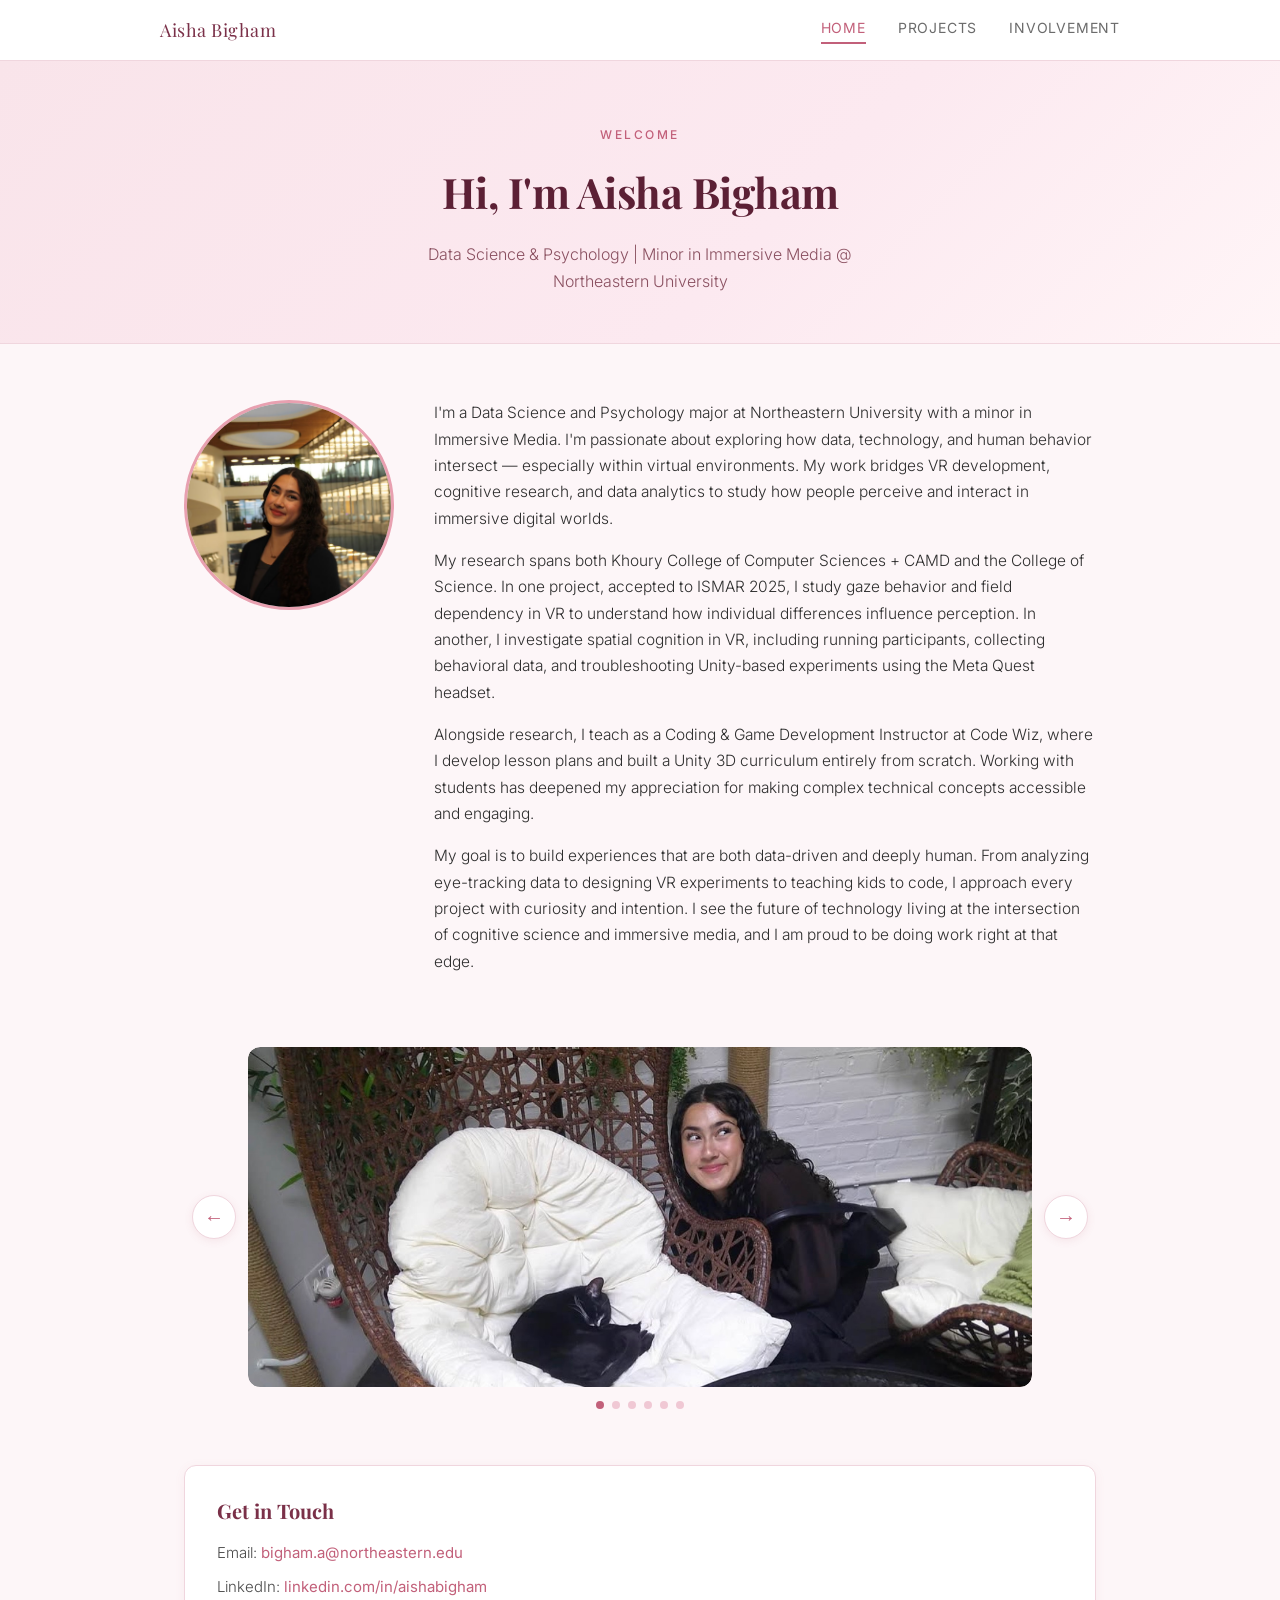
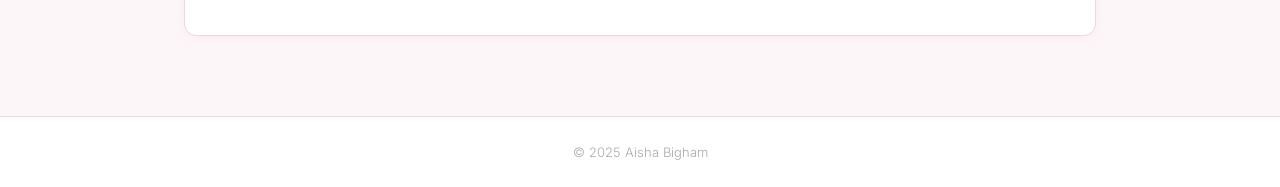
==== index.html @ b59ab0f0 "fix carousel images" ====
<!DOCTYPE html>
<html lang="en">
<head>
    <meta charset="UTF-8">
    <meta name="viewport" content="width=device-width, initial-scale=1.0">
    <title>Aisha Bigham</title>
    <link rel="stylesheet" href="style.css">
    <link href="https://fonts.googleapis.com/css2?family=Playfair+Display:ital,wght@0,600;1,400&family=Inter:wght@300;400;500&display=swap" rel="stylesheet">
</head>
<body>

    <nav>
        <div class="nav-inner">
            <a class="nav-brand" href="index.html">Aisha Bigham</a>
            <div class="nav-links">
                <a href="index.html" class="active">Home</a>
                <a href="projects.html">Projects</a>
                <a href="involvement.html">Involvement</a>
            </div>
        </div>
    </nav>

    <header>
        <p class="eyebrow">Welcome</p>
        <h1>Hi, I'm Aisha Bigham</h1>
        <p class="subtitle">Data Science & Psychology | Minor in Immersive Media @ Northeastern University</p>
    </header>

    <main>
        <section class="about">
            <img src="Zahir_Aisha.jpg" alt="Aisha Bigham" class="profile-img">
            <div class="about-text">
                <p>
                    I'm a Data Science and Psychology major at Northeastern University with a minor in Immersive Media. 
                    I'm passionate about exploring how data, technology, and human behavior intersect — especially within 
                    virtual environments. My work bridges VR development, cognitive research, and data analytics to study 
                    how people perceive and interact in immersive digital worlds.
                </p>
                <p>
                    My research spans both Khoury College of Computer Sciences + CAMD and the College of Science. 
                    In one project, accepted to ISMAR 2025, I study gaze behavior and field dependency in VR to 
                    understand how individual differences influence perception. In another, I investigate spatial 
                    cognition in VR, including running participants, collecting behavioral data, and troubleshooting 
                    Unity-based experiments using the Meta Quest headset.
                </p>
                <p>
                    Alongside research, I teach as a Coding & Game Development Instructor at Code Wiz, where I 
                    develop lesson plans and built a Unity 3D curriculum entirely from scratch. Working with students 
                    has deepened my appreciation for making complex technical concepts accessible and engaging.
                </p>
                <p>
                    My goal is to build experiences that are both data-driven and deeply human. From analyzing 
                    eye-tracking data to designing VR experiments to teaching kids to code, I approach every 
                    project with curiosity and intention. I see the future of technology living at the intersection 
                    of cognitive science and immersive media, and I am proud to be doing work right at that edge.
                </p>
            </div>
        </section>

        <section class="carousel-section">
            <div class="carousel">
                <button class="carousel-btn prev" onclick="moveSlide(-1)">&#8592;</button>
                <div class="carousel-track-wrapper">
                    <div class="carousel-track" id="carouselTrack">
                        <div class="carousel-slide"><img src="cat.jpg" alt="Photo"></div>
                        <div class="carousel-slide"><img src="VRprototype.jpg" alt="Photo"></div>
                        <div class="carousel-slide"><img src="AishaVR.jpeg" alt="Photo"></div>
                        <div class="carousel-slide"><img src="friends.JPG" alt="Photo"></div>
                        <div class="carousel-slide"><img src="friendsboba.JPG" alt="Photo"></div>
                        <div class="carousel-slide"><img src="MITrealityhack.jpeg" alt="Photo"></div>
                    </div>
                </div>
                <button class="carousel-btn next" onclick="moveSlide(1)">&#8594;</button>
            </div>
            <div class="carousel-dots" id="carouselDots"></div>
        </section>

        <script>
            let current = 0;
            const slides = document.querySelectorAll('.carousel-slide');
            const dotsContainer = document.getElementById('carouselDots');

            slides.forEach((_, i) => {
                const dot = document.createElement('span');
                dot.classList.add('dot');
                if (i === 0) dot.classList.add('active');
                dot.onclick = () => goToSlide(i);
                dotsContainer.appendChild(dot);
            });

            function goToSlide(n) {
                slides[current].classList.remove('active');
                dotsContainer.children[current].classList.remove('active');
                current = (n + slides.length) % slides.length;
                slides[current].classList.add('active');
                dotsContainer.children[current].classList.add('active');
            }

            function moveSlide(dir) { goToSlide(current + dir); }
            slides[0].classList.add('active');
        </script>

        <section class="contact">
            <h3>Get in Touch</h3>
            <p>Email: <a href="mailto:bigham.a@northeastern.edu">bigham.a@northeastern.edu</a></p>
            <p>LinkedIn: <a href="https://linkedin.com/in/aishabigham" target="_blank">linkedin.com/in/aishabigham</a></p>
        </section>
    </main>

    <footer>
        <p>&copy; 2025 Aisha Bigham</p>
    </footer>

</body>
</html>
---- style.css ----
/* ---- Reset & Base ---- */
*, *::before, *::after { box-sizing: border-box; margin: 0; padding: 0; }

body {
    font-family: 'Inter', sans-serif;
    font-weight: 300;
    background-color: #fdf6f8;
    color: #2e2e2e;
    line-height: 1.7;
}

/* ---- Navigation ---- */
nav {
    background-color: #fff;
    border-bottom: 1px solid #f0d6de;
    padding: 0 40px;
    position: sticky;
    top: 0;
    z-index: 100;
}

.nav-inner {
    max-width: 960px;
    margin: 0 auto;
    display: flex;
    justify-content: space-between;
    align-items: center;
    height: 60px;
}

.nav-brand {
    font-family: 'Playfair Display', serif;
    font-size: 18px;
    color: #7a3048;
    text-decoration: none;
    letter-spacing: 0.5px;
}

.nav-links {
    display: flex;
    gap: 32px;
}

.nav-links a {
    color: #6b6b6b;
    text-decoration: none;
    font-size: 14px;
    font-weight: 400;
    letter-spacing: 0.8px;
    text-transform: uppercase;
    padding-bottom: 2px;
    border-bottom: 2px solid transparent;
    transition: color 0.2s, border-color 0.2s;
}

.nav-links a:hover,
.nav-links a.active {
    color: #c2607a;
    border-bottom-color: #c2607a;
}

/* ---- Page Header ---- */
header {
    background: linear-gradient(135deg, #f9e4ea 0%, #fce9f0 60%, #fff5f7 100%);
    text-align: center;
    padding: 64px 20px 48px;
    border-bottom: 1px solid #f0d6de;
}

.page-header {
    padding: 56px 20px 44px;
}

.eyebrow {
    font-size: 12px;
    font-weight: 500;
    letter-spacing: 2.5px;
    text-transform: uppercase;
    color: #c2607a;
    margin-bottom: 12px;
}

header h1 {
    font-family: 'Playfair Display', serif;
    font-size: 42px;
    color: #5c2035;
    margin-bottom: 12px;
    letter-spacing: -0.5px;
}

.subtitle {
    font-size: 16px;
    color: #8a5060;
    max-width: 520px;
    margin: 0 auto;
}

/* ---- Main ---- */
main {
    max-width: 960px;
    margin: 56px auto;
    padding: 0 24px;
}

/* ---- About (index.html) ---- */
.about {
    display: flex;
    gap: 40px;
    align-items: flex-start;
    margin-bottom: 56px;
}

.profile-img {
    width: 210px;
    height: 210px;
    object-fit: cover;
    border-radius: 50%;
    border: 3px solid #e8a0b0;
    flex-shrink: 0;
}

.about-text p {
    margin-bottom: 16px;
    font-size: 15.5px;
}

/* ---- Projects Grid ---- */
.projects-grid {
    display: flex;
    flex-direction: column;
    gap: 32px;
    margin-bottom: 56px;
}

/* ---- Project Card ---- */
.project-card {
    background: #fff;
    border-radius: 12px;
    overflow: hidden;
    box-shadow: 0 2px 12px rgba(180, 80, 100, 0.07);
    border: 1px solid #f0d6de;
    display: flex;
    flex-direction: row;
    transition: box-shadow 0.2s;
}

.project-card:hover {
    box-shadow: 0 6px 24px rgba(180, 80, 100, 0.13);
}

.project-card.featured {
    border-left: 4px solid #c2607a;
}

.card-image {
    position: relative;
    flex-shrink: 0;
    width: 240px;
}

.card-image img {
    width: 100%;
    height: 100%;
    object-fit: cover;
    display: block;
}

.badge {
    position: absolute;
    top: 12px;
    left: 12px;
    background: #c2607a;
    color: white;
    font-size: 11px;
    font-weight: 500;
    letter-spacing: 1px;
    text-transform: uppercase;
    padding: 4px 10px;
    border-radius: 20px;
}

.card-body {
    padding: 28px 32px;
    display: flex;
    flex-direction: column;
    justify-content: center;
}

.card-tag {
    font-size: 11.5px;
    font-weight: 500;
    letter-spacing: 1.5px;
    text-transform: uppercase;
    color: #c2607a;
    margin-bottom: 8px;
}

.card-body h2 {
    font-family: 'Playfair Display', serif;
    font-size: 22px;
    color: #5c2035;
    margin-bottom: 12px;
    border: none;
    padding: 0;
}

.card-body p {
    font-size: 14.5px;
    color: #4a4a4a;
    margin-bottom: 18px;
}

/* ---- Tech Tags ---- */
.tech-tags {
    list-style: none;
    padding: 0;
    display: flex;
    flex-wrap: wrap;
    gap: 8px;
}

.tech-tags li {
    font-size: 12px;
    font-weight: 400;
    color: #7a3048;
    background: #fce9f0;
    border: 1px solid #f0c8d4;
    padding: 4px 12px;
    border-radius: 20px;
    line-height: 1.4;
}

/* ---- Section Headings ---- */
h2 {
    font-family: 'Playfair Display', serif;
    color: #5c2035;
    font-size: 28px;
    margin-bottom: 20px;
    border-bottom: 1.5px solid #f0d6de;
    padding-bottom: 8px;
}

h3 {
    font-family: 'Playfair Display', serif;
    font-size: 20px;
    color: #7a3048;
    margin-bottom: 12px;
}

ul {
    line-height: 2;
    padding-left: 20px;
}

/* ---- Contact ---- */
.contact {
    margin-top: 48px;
    padding: 28px 32px;
    background: #fff;
    border-radius: 12px;
    border: 1px solid #f0d6de;
    box-shadow: 0 2px 12px rgba(180, 80, 100, 0.06);
}

.contact p {
    font-size: 15px;
    margin-bottom: 8px;
    color: #4a4a4a;
}

.contact a {
    color: #c2607a;
    text-decoration: none;
    font-weight: 400;
}

.contact a:hover {
    text-decoration: underline;
}

/* ---- Footer ---- */
footer {
    text-align: center;
    padding: 24px;
    background: #fff;
    border-top: 1px solid #f0d6de;
    color: #aaa;
    font-size: 13px;
    margin-top: 80px;
}

/* ---- Carousel ---- */
.carousel-section {
    margin-bottom: 56px;
    padding: 0 8px;
}

.carousel {
    display: flex;
    align-items: center;
    gap: 12px;
    width: 100%;
}

.carousel-track-wrapper {
    flex: 1;
    overflow: hidden;
    border-radius: 12px;
    height: 340px;
}

.carousel-track {
    height: 100%;
    width: 100%;
}

.carousel-slide {
    display: none;
    width: 100%;
    height: 100%;
}

.carousel-slide.active {
    display: block;
    height: 340px;
}

.carousel-slide img {
    width: 100%;
    height: 100%;
    object-fit: cover;
    border-radius: 12px;
    display: block;
}

.carousel-btn {
    background: #fff;
    border: 1px solid #f0d6de;
    color: #c2607a;
    font-size: 20px;
    width: 44px;
    height: 44px;
    border-radius: 50%;
    cursor: pointer;
    flex-shrink: 0;
    box-shadow: 0 2px 8px rgba(180,80,100,0.1);
    transition: background 0.2s;
}

.carousel-btn:hover { background: #fce9f0; }

.carousel-dots {
    display: flex;
    justify-content: center;
    gap: 8px;
    margin-top: 14px;
}

.dot {
    width: 8px;
    height: 8px;
    border-radius: 50%;
    background: #f0c8d4;
    cursor: pointer;
    transition: background 0.2s;
}

.dot.active {
    background: #c2607a;
}

/* ---- Bio Block ---- */
.bio-block {
    background: #fff;
    border-radius: 12px;
    border: 1px solid #f0d6de;
    padding: 28px 32px;
    margin-bottom: 48px;
    font-size: 15.5px;
    color: #4a4a4a;
    box-shadow: 0 2px 12px rgba(180, 80, 100, 0.06);
}

/* ---- Role Grid ---- */
.role-grid {
    display: flex;
    flex-direction: column;
    gap: 24px;
    margin-bottom: 56px;
}

.role-card {
    background: #fff;
    border-radius: 12px;
    border: 1px solid #f0d6de;
    padding: 28px 32px;
    display: flex;
    gap: 24px;
    align-items: flex-start;
    box-shadow: 0 2px 12px rgba(180, 80, 100, 0.06);
    transition: box-shadow 0.2s;
}

.role-card:hover {
    box-shadow: 0 6px 24px rgba(180, 80, 100, 0.13);
}

.role-icon {
    font-size: 28px;
    flex-shrink: 0;
    margin-top: 4px;
}

.role-body h3 {
    font-family: 'Playfair Display', serif;
    font-size: 20px;
    color: #5c2035;
    margin-bottom: 10px;
    margin-top: 4px;
}

.role-body p {
    font-size: 14.5px;
    color: #4a4a4a;
    margin-bottom: 16px;
}

/* ---- Values Block ---- */
.values-block {
    margin-bottom: 56px;
}

.values-grid {
    display: grid;
    grid-template-columns: repeat(3, 1fr);
    gap: 20px;
    margin-top: 24px;
}

.value-item {
    background: #fff;
    border-radius: 12px;
    border: 1px solid #f0d6de;
    padding: 24px 20px;
    text-align: center;
    box-shadow: 0 2px 12px rgba(180, 80, 100, 0.06);
}

.value-icon {
    font-size: 28px;
    display: block;
    margin-bottom: 10px;
}

.value-item h4 {
    font-family: 'Playfair Display', serif;
    color: #5c2035;
    font-size: 16px;
    margin-bottom: 8px;
}

.value-item p {
    font-size: 13.5px;
    color: #6a6a6a;
    line-height: 1.6;
}

/* ---- Responsive ---- */
@media (max-width: 700px) {
    .project-card { flex-direction: column; }
    .card-image { width: 100%; height: 200px; }
    .about { flex-direction: column; align-items: center; }
    header h1 { font-size: 32px; }
    .nav-brand { font-size: 16px; }
}
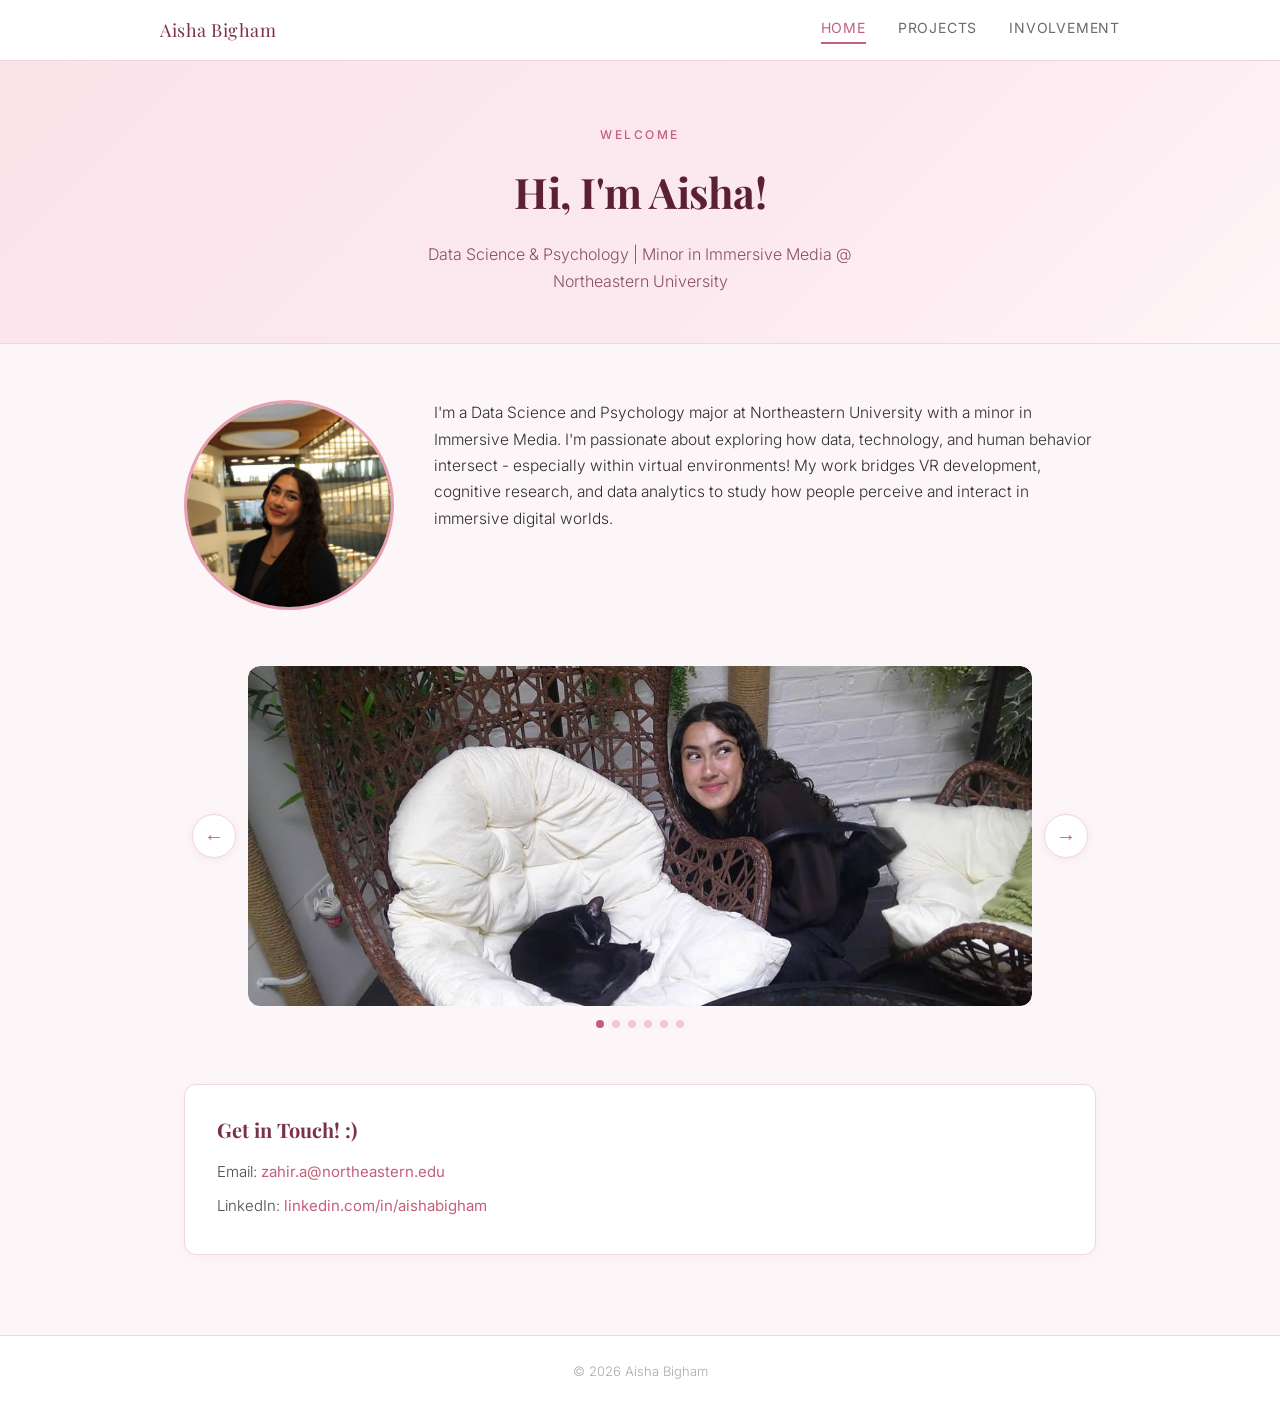
==== commit 6c6e92ef: "fix contact" ====
--- a/index.html
+++ b/index.html
@@ -22,7 +22,7 @@
 
     <header>
         <p class="eyebrow">Welcome</p>
-        <h1>Hi, I'm Aisha Bigham</h1>
+        <h1>Hi, I'm Aisha! </h1>
         <p class="subtitle">Data Science & Psychology | Minor in Immersive Media @ Northeastern University</p>
     </header>
 
@@ -32,28 +32,11 @@
             <div class="about-text">
                 <p>
                     I'm a Data Science and Psychology major at Northeastern University with a minor in Immersive Media. 
-                    I'm passionate about exploring how data, technology, and human behavior intersect — especially within 
-                    virtual environments. My work bridges VR development, cognitive research, and data analytics to study 
+                    I'm passionate about exploring how data, technology, and human behavior intersect - especially within 
+                    virtual environments! My work bridges VR development, cognitive research, and data analytics to study 
                     how people perceive and interact in immersive digital worlds.
                 </p>
-                <p>
-                    My research spans both Khoury College of Computer Sciences + CAMD and the College of Science. 
-                    In one project, accepted to ISMAR 2025, I study gaze behavior and field dependency in VR to 
-                    understand how individual differences influence perception. In another, I investigate spatial 
-                    cognition in VR, including running participants, collecting behavioral data, and troubleshooting 
-                    Unity-based experiments using the Meta Quest headset.
-                </p>
-                <p>
-                    Alongside research, I teach as a Coding & Game Development Instructor at Code Wiz, where I 
-                    develop lesson plans and built a Unity 3D curriculum entirely from scratch. Working with students 
-                    has deepened my appreciation for making complex technical concepts accessible and engaging.
-                </p>
-                <p>
-                    My goal is to build experiences that are both data-driven and deeply human. From analyzing 
-                    eye-tracking data to designing VR experiments to teaching kids to code, I approach every 
-                    project with curiosity and intention. I see the future of technology living at the intersection 
-                    of cognitive science and immersive media, and I am proud to be doing work right at that edge.
-                </p>
+             
             </div>
         </section>
 
@@ -64,8 +47,8 @@
                     <div class="carousel-track" id="carouselTrack">
                         <div class="carousel-slide"><img src="cat.jpg" alt="Photo"></div>
                         <div class="carousel-slide"><img src="VRprototype.jpg" alt="Photo"></div>
-                        <div class="carousel-slide"><img src="AishaVR.jpeg" alt="Photo"></div>
                         <div class="carousel-slide"><img src="friends.JPG" alt="Photo"></div>
+                        <div class="carousel-slide"><img src="VRcar.jpeg" alt="Photo"></div>
                         <div class="carousel-slide"><img src="friendsboba.JPG" alt="Photo"></div>
                         <div class="carousel-slide"><img src="MITrealityhack.jpeg" alt="Photo"></div>
                     </div>
@@ -101,14 +84,14 @@
         </script>
 
         <section class="contact">
-            <h3>Get in Touch</h3>
-            <p>Email: <a href="mailto:bigham.a@northeastern.edu">bigham.a@northeastern.edu</a></p>
+            <h3>Get in Touch! :)</h3>
+            <p>Email: <a href="mailto:zahir.a@northeastern.edu">zahir.a@northeastern.edu</a></p>
             <p>LinkedIn: <a href="https://linkedin.com/in/aishabigham" target="_blank">linkedin.com/in/aishabigham</a></p>
         </section>
     </main>
 
     <footer>
-        <p>&copy; 2025 Aisha Bigham</p>
+        <p>&copy; 2026 Aisha Bigham</p>
     </footer>
 
 </body>
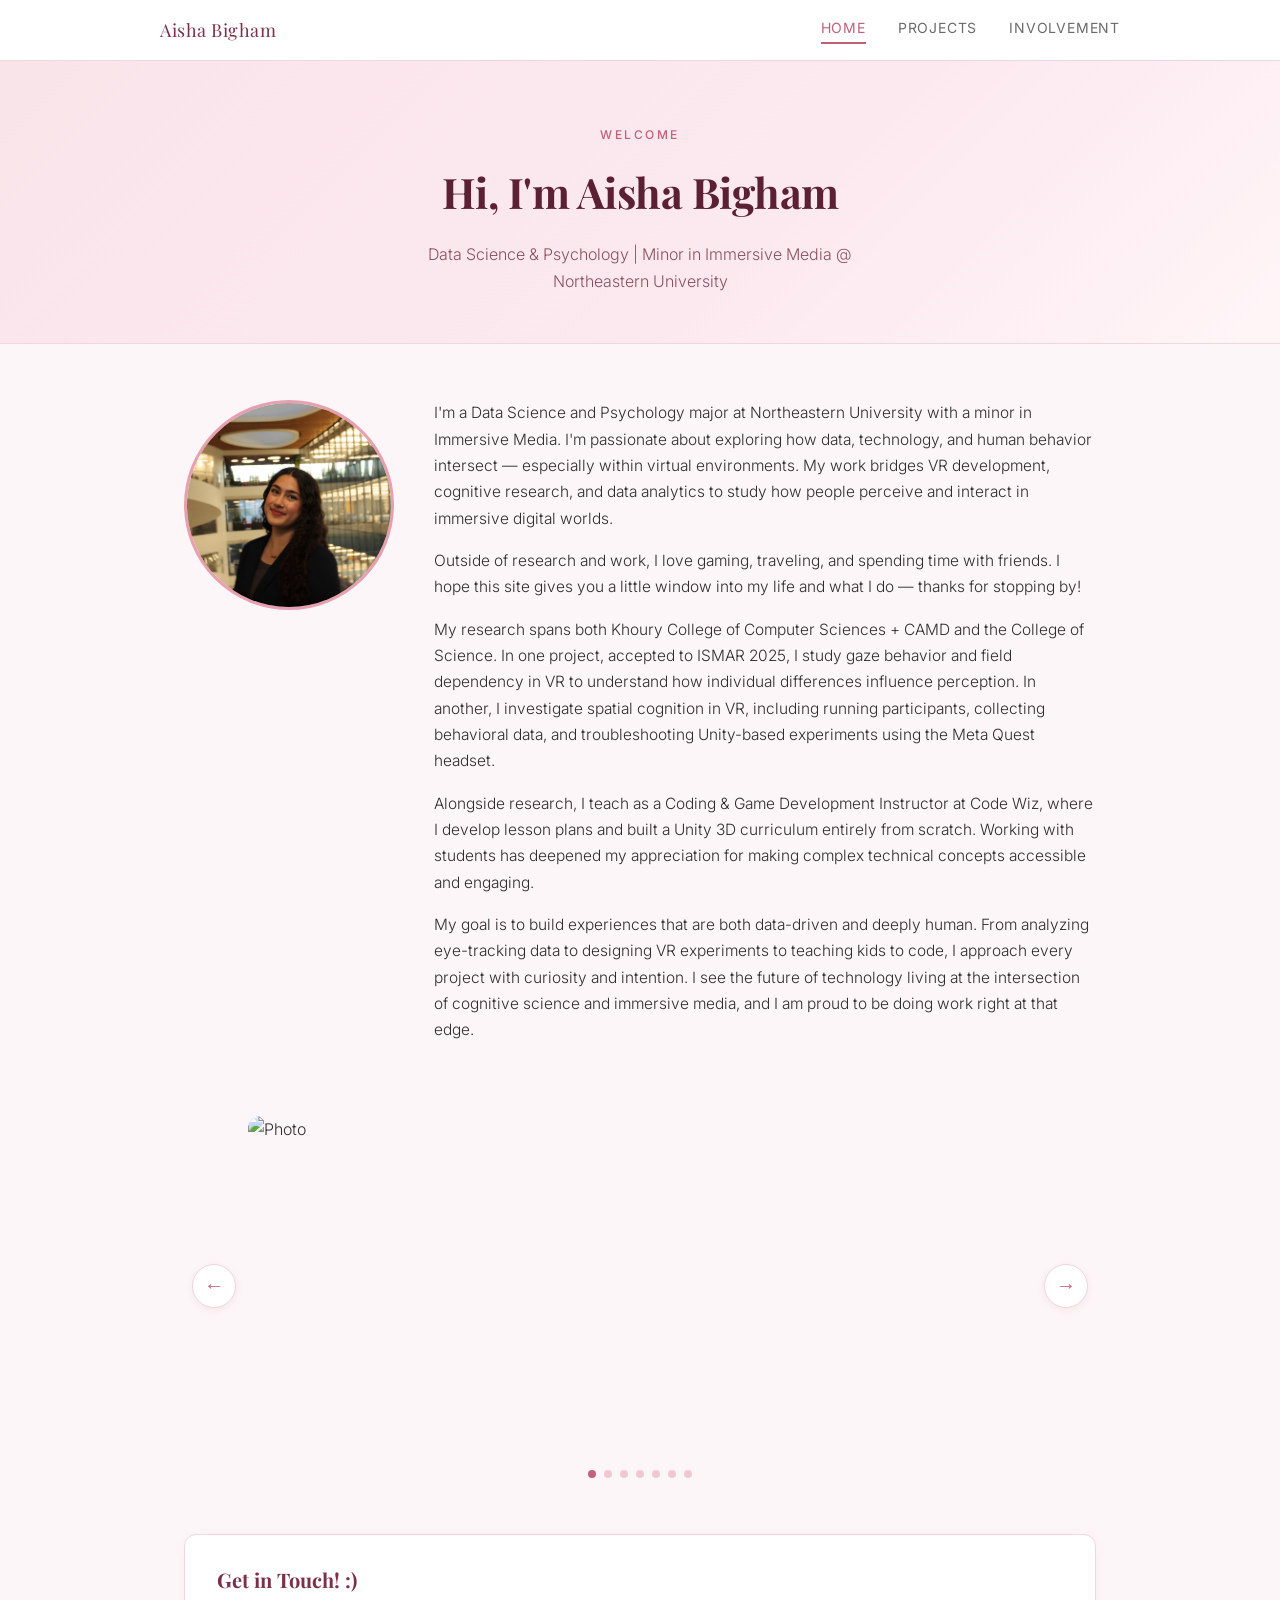
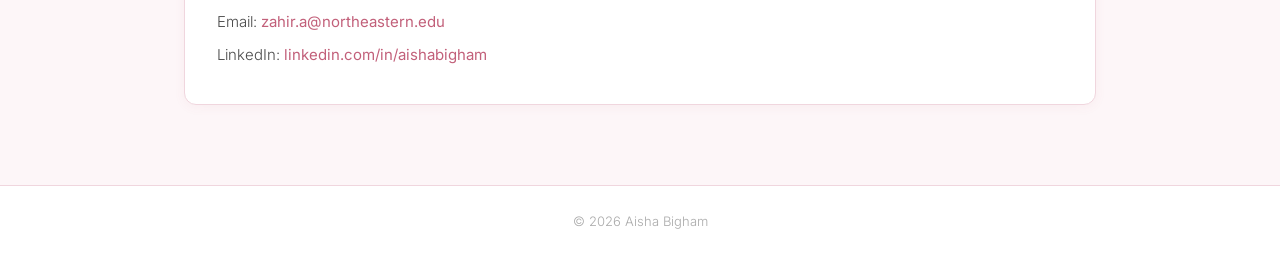
==== commit 23ab6994: "add info to front page" ====
--- a/index.html
+++ b/index.html
@@ -22,7 +22,7 @@
 
     <header>
         <p class="eyebrow">Welcome</p>
-        <h1>Hi, I'm Aisha! </h1>
+        <h1>Hi, I'm Aisha Bigham</h1>
         <p class="subtitle">Data Science & Psychology | Minor in Immersive Media @ Northeastern University</p>
     </header>
 
@@ -32,11 +32,32 @@
             <div class="about-text">
                 <p>
                     I'm a Data Science and Psychology major at Northeastern University with a minor in Immersive Media. 
-                    I'm passionate about exploring how data, technology, and human behavior intersect - especially within 
-                    virtual environments! My work bridges VR development, cognitive research, and data analytics to study 
+                    I'm passionate about exploring how data, technology, and human behavior intersect — especially within 
+                    virtual environments. My work bridges VR development, cognitive research, and data analytics to study 
                     how people perceive and interact in immersive digital worlds.
                 </p>
-             
+                <p>
+                    Outside of research and work, I love gaming, traveling, and spending time with friends. 
+                    I hope this site gives you a little window into my life and what I do — thanks for stopping by!
+                </p>
+                <p>
+                    My research spans both Khoury College of Computer Sciences + CAMD and the College of Science. 
+                    In one project, accepted to ISMAR 2025, I study gaze behavior and field dependency in VR to 
+                    understand how individual differences influence perception. In another, I investigate spatial 
+                    cognition in VR, including running participants, collecting behavioral data, and troubleshooting 
+                    Unity-based experiments using the Meta Quest headset.
+                </p>
+                <p>
+                    Alongside research, I teach as a Coding & Game Development Instructor at Code Wiz, where I 
+                    develop lesson plans and built a Unity 3D curriculum entirely from scratch. Working with students 
+                    has deepened my appreciation for making complex technical concepts accessible and engaging.
+                </p>
+                <p>
+                    My goal is to build experiences that are both data-driven and deeply human. From analyzing 
+                    eye-tracking data to designing VR experiments to teaching kids to code, I approach every 
+                    project with curiosity and intention. I see the future of technology living at the intersection 
+                    of cognitive science and immersive media, and I am proud to be doing work right at that edge.
+                </p>
             </div>
         </section>
 
@@ -45,8 +66,9 @@
                 <button class="carousel-btn prev" onclick="moveSlide(-1)">&#8592;</button>
                 <div class="carousel-track-wrapper">
                     <div class="carousel-track" id="carouselTrack">
-                        <div class="carousel-slide"><img src="cat.jpg" alt="Photo"></div>
-                        <div class="carousel-slide"><img src="VRprototype.jpg" alt="Photo"></div>
+                        <div class="carousel-slide"><img src="cat.png" alt="Photo"></div>
+                        <div class="carousel-slide"><img src="VRprototype.jpeg" alt="Photo"></div>
+                        <div class="carousel-slide"><img src="AishaVR.jpeg" alt="Photo"></div>
                         <div class="carousel-slide"><img src="friends.JPG" alt="Photo"></div>
                         <div class="carousel-slide"><img src="VRcar.jpeg" alt="Photo"></div>
                         <div class="carousel-slide"><img src="friendsboba.JPG" alt="Photo"></div>
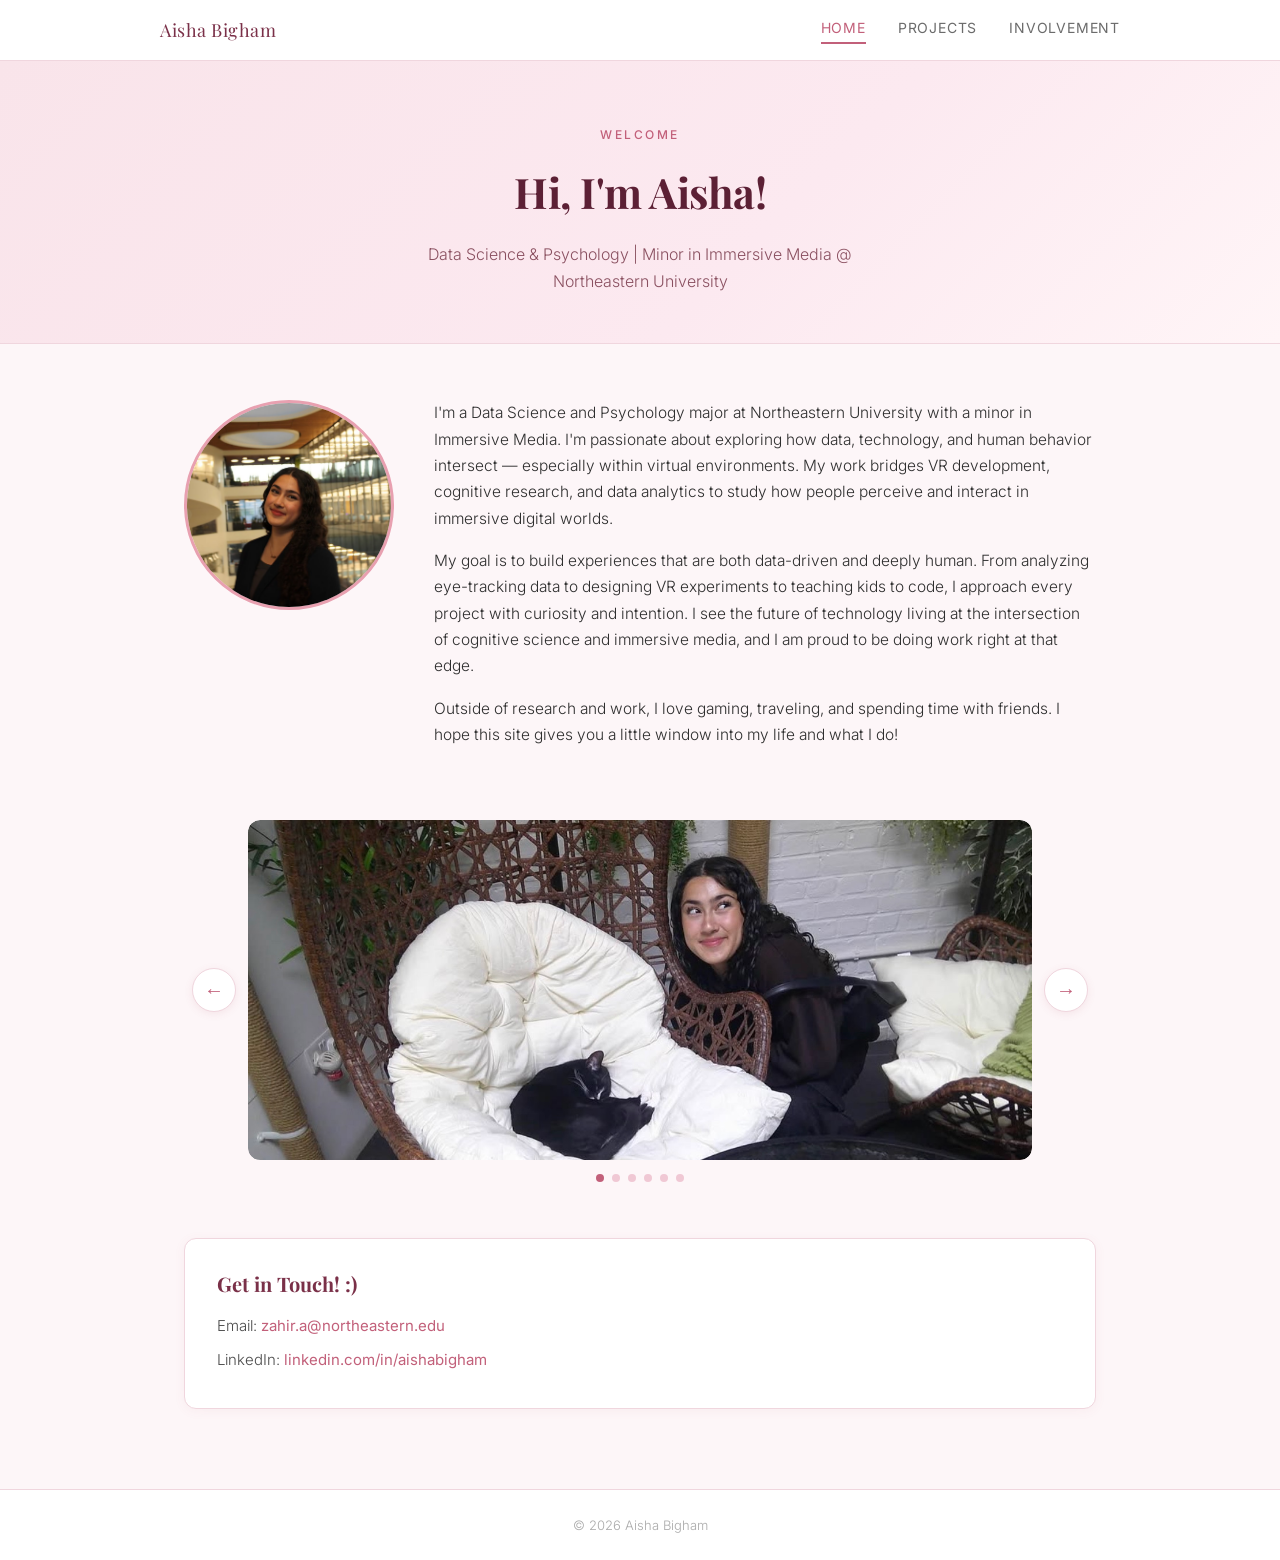
==== commit 29ff617a: "fix homepage" ====
--- a/index.html
+++ b/index.html
@@ -22,7 +22,7 @@
 
     <header>
         <p class="eyebrow">Welcome</p>
-        <h1>Hi, I'm Aisha Bigham</h1>
+        <h1>Hi, I'm Aisha!</h1>
         <p class="subtitle">Data Science & Psychology | Minor in Immersive Media @ Northeastern University</p>
     </header>
 
@@ -36,27 +36,16 @@
                     virtual environments. My work bridges VR development, cognitive research, and data analytics to study 
                     how people perceive and interact in immersive digital worlds.
                 </p>
-                <p>
-                    Outside of research and work, I love gaming, traveling, and spending time with friends. 
-                    I hope this site gives you a little window into my life and what I do — thanks for stopping by!
-                </p>
-                <p>
-                    My research spans both Khoury College of Computer Sciences + CAMD and the College of Science. 
-                    In one project, accepted to ISMAR 2025, I study gaze behavior and field dependency in VR to 
-                    understand how individual differences influence perception. In another, I investigate spatial 
-                    cognition in VR, including running participants, collecting behavioral data, and troubleshooting 
-                    Unity-based experiments using the Meta Quest headset.
-                </p>
-                <p>
-                    Alongside research, I teach as a Coding & Game Development Instructor at Code Wiz, where I 
-                    develop lesson plans and built a Unity 3D curriculum entirely from scratch. Working with students 
-                    has deepened my appreciation for making complex technical concepts accessible and engaging.
-                </p>
+               
                 <p>
                     My goal is to build experiences that are both data-driven and deeply human. From analyzing 
                     eye-tracking data to designing VR experiments to teaching kids to code, I approach every 
                     project with curiosity and intention. I see the future of technology living at the intersection 
                     of cognitive science and immersive media, and I am proud to be doing work right at that edge.
+                </p>
+                <p>
+                    Outside of research and work, I love gaming, traveling, and spending time with friends. 
+                    I hope this site gives you a little window into my life and what I do!
                 </p>
             </div>
         </section>
@@ -66,9 +55,8 @@
                 <button class="carousel-btn prev" onclick="moveSlide(-1)">&#8592;</button>
                 <div class="carousel-track-wrapper">
                     <div class="carousel-track" id="carouselTrack">
-                        <div class="carousel-slide"><img src="cat.png" alt="Photo"></div>
-                        <div class="carousel-slide"><img src="VRprototype.jpeg" alt="Photo"></div>
-                        <div class="carousel-slide"><img src="AishaVR.jpeg" alt="Photo"></div>
+                        <div class="carousel-slide"><img src="cat.jpg" alt="Photo"></div>
+                        <div class="carousel-slide"><img src="VRprototype.jpg" alt="Photo"></div>
                         <div class="carousel-slide"><img src="friends.JPG" alt="Photo"></div>
                         <div class="carousel-slide"><img src="VRcar.jpeg" alt="Photo"></div>
                         <div class="carousel-slide"><img src="friendsboba.JPG" alt="Photo"></div>
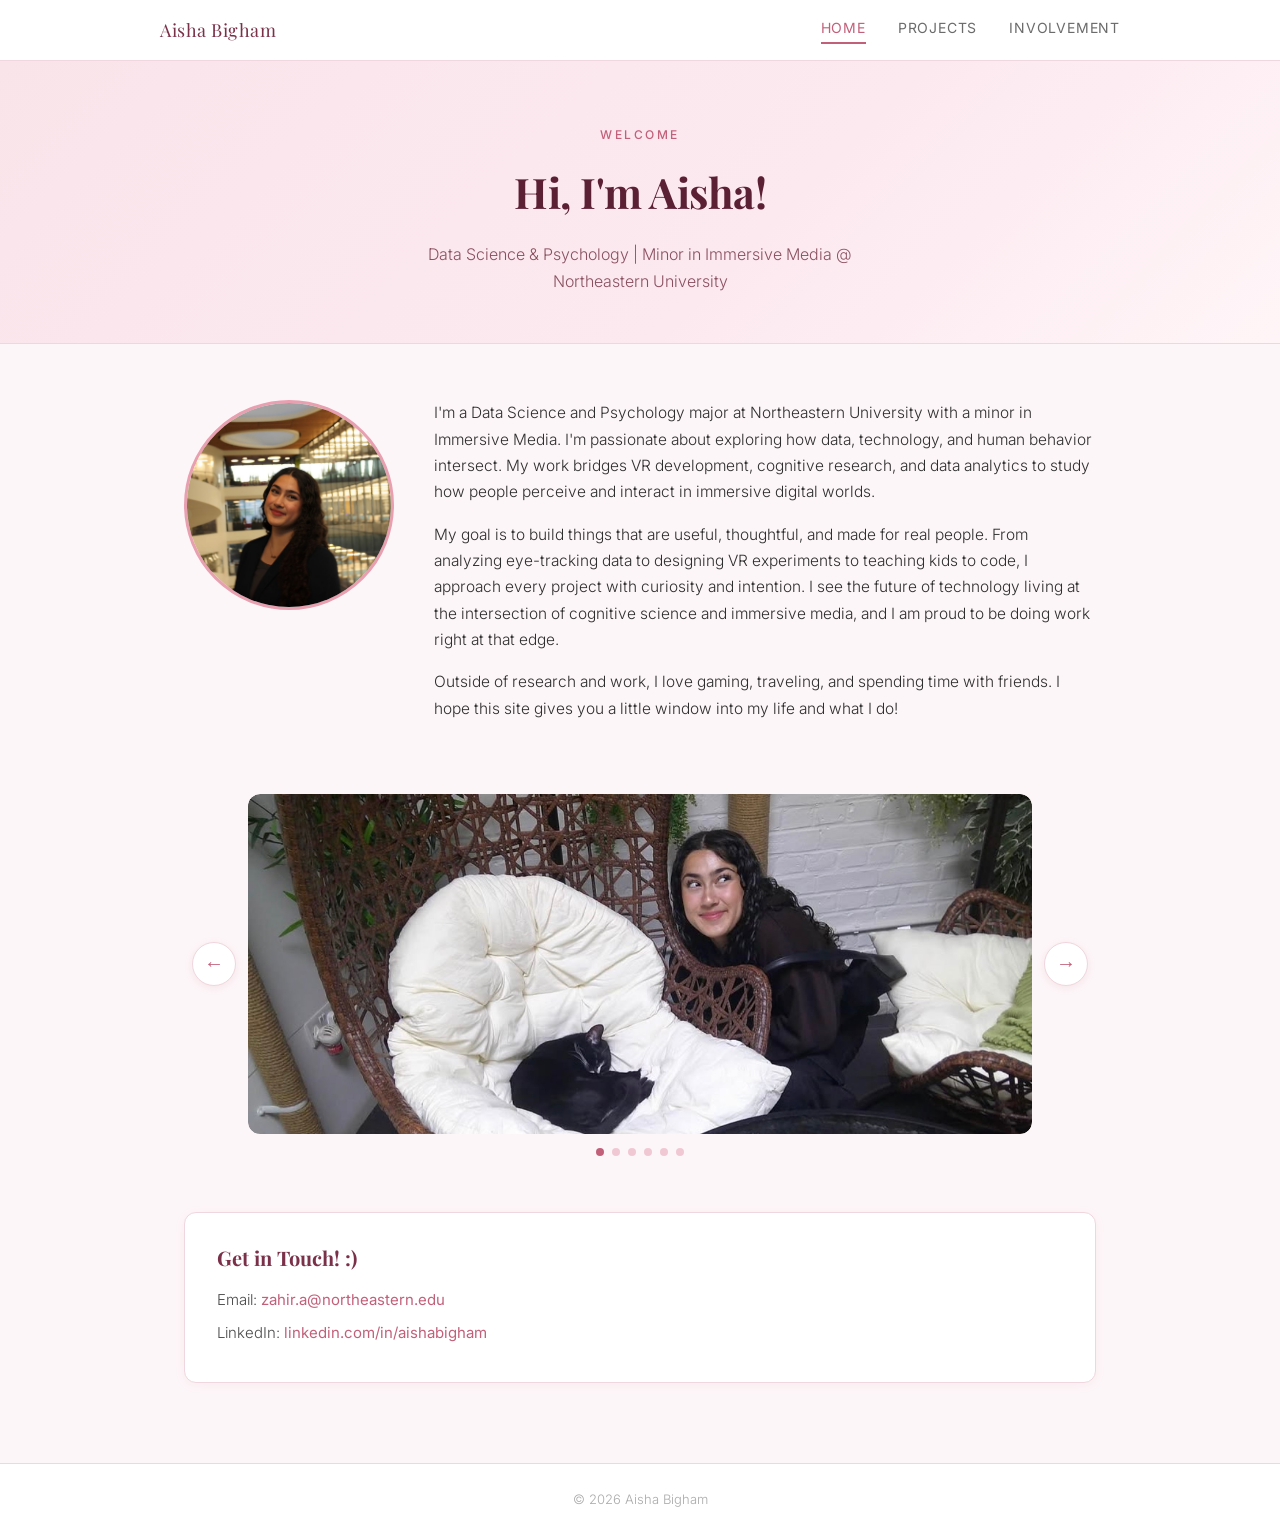
==== commit c6703d1c: "Fix text on pages" ====
--- a/index.html
+++ b/index.html
@@ -32,13 +32,12 @@
             <div class="about-text">
                 <p>
                     I'm a Data Science and Psychology major at Northeastern University with a minor in Immersive Media. 
-                    I'm passionate about exploring how data, technology, and human behavior intersect — especially within 
-                    virtual environments. My work bridges VR development, cognitive research, and data analytics to study 
+                    I'm passionate about exploring how data, technology, and human behavior intersect. My work bridges VR development, cognitive research, and data analytics to study 
                     how people perceive and interact in immersive digital worlds.
                 </p>
                
                 <p>
-                    My goal is to build experiences that are both data-driven and deeply human. From analyzing 
+                    My goal is to build things that are useful, thoughtful, and made for real people. From analyzing 
                     eye-tracking data to designing VR experiments to teaching kids to code, I approach every 
                     project with curiosity and intention. I see the future of technology living at the intersection 
                     of cognitive science and immersive media, and I am proud to be doing work right at that edge.
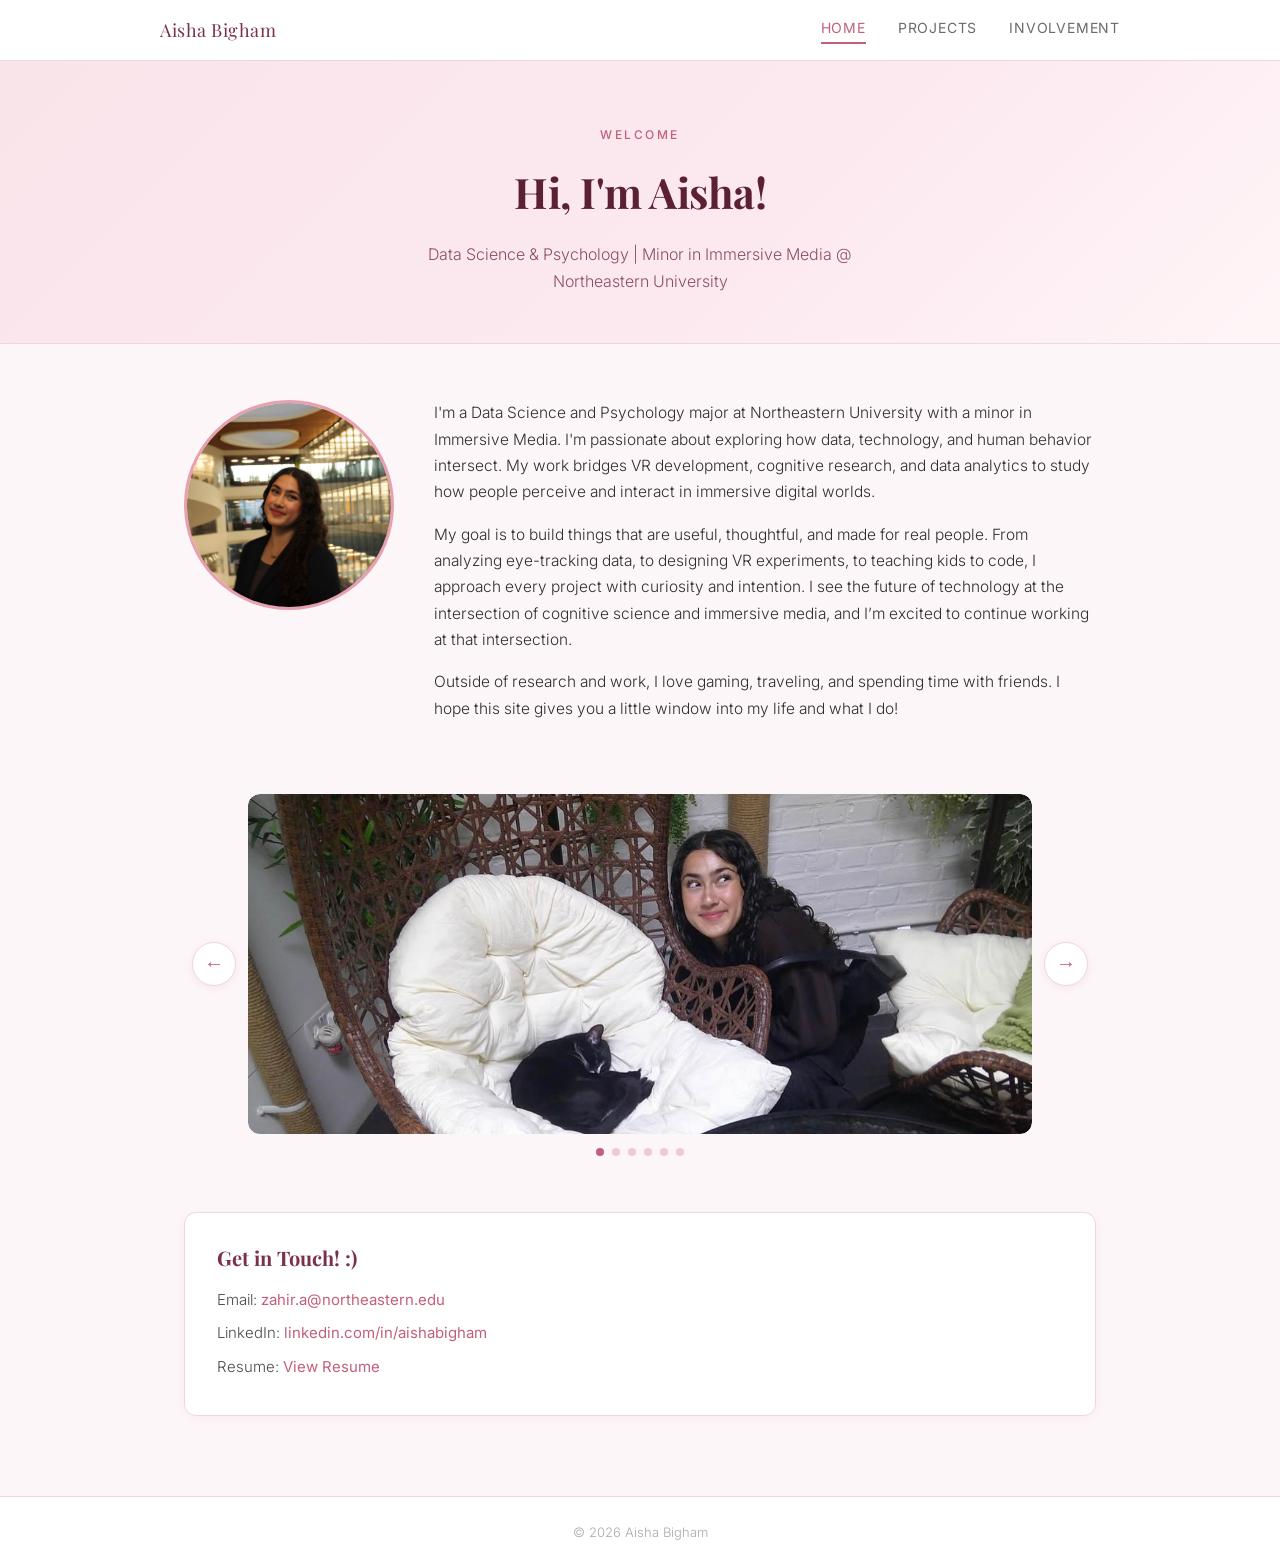
==== commit 7c3e331c: "Add resume" ====
--- a/index.html
+++ b/index.html
@@ -38,9 +38,9 @@
                
                 <p>
                     My goal is to build things that are useful, thoughtful, and made for real people. From analyzing 
-                    eye-tracking data to designing VR experiments to teaching kids to code, I approach every 
-                    project with curiosity and intention. I see the future of technology living at the intersection 
-                    of cognitive science and immersive media, and I am proud to be doing work right at that edge.
+                    eye-tracking data, to designing VR experiments, to teaching kids to code, I approach every 
+                    project with curiosity and intention. I see the future of technology at the intersection of cognitive science 
+                    and immersive media, and I’m excited to continue working at that intersection.
                 </p>
                 <p>
                     Outside of research and work, I love gaming, traveling, and spending time with friends. 
@@ -96,6 +96,7 @@
             <h3>Get in Touch! :)</h3>
             <p>Email: <a href="mailto:zahir.a@northeastern.edu">zahir.a@northeastern.edu</a></p>
             <p>LinkedIn: <a href="https://linkedin.com/in/aishabigham" target="_blank">linkedin.com/in/aishabigham</a></p>
+            <p>Resume: <a href="Bigham_Aisha_CO-OP_RESEARCHResume.pdf" target="_blank">View Resume</a></p>
         </section>
     </main>
 
--- a/style.css
+++ b/style.css
@@ -472,4 +472,15 @@
     .about { flex-direction: column; align-items: center; }
     header h1 { font-size: 32px; }
     .nav-brand { font-size: 16px; }
-}+}
+
+.project-link {
+    display: inline-block;
+    margin-top: 14px;
+    font-size: 13.5px;
+    font-weight: 500;
+    color: #c2607a;
+    text-decoration: none;
+    letter-spacing: 0.5px;
+}
+.project-link:hover { text-decoration: underline; }
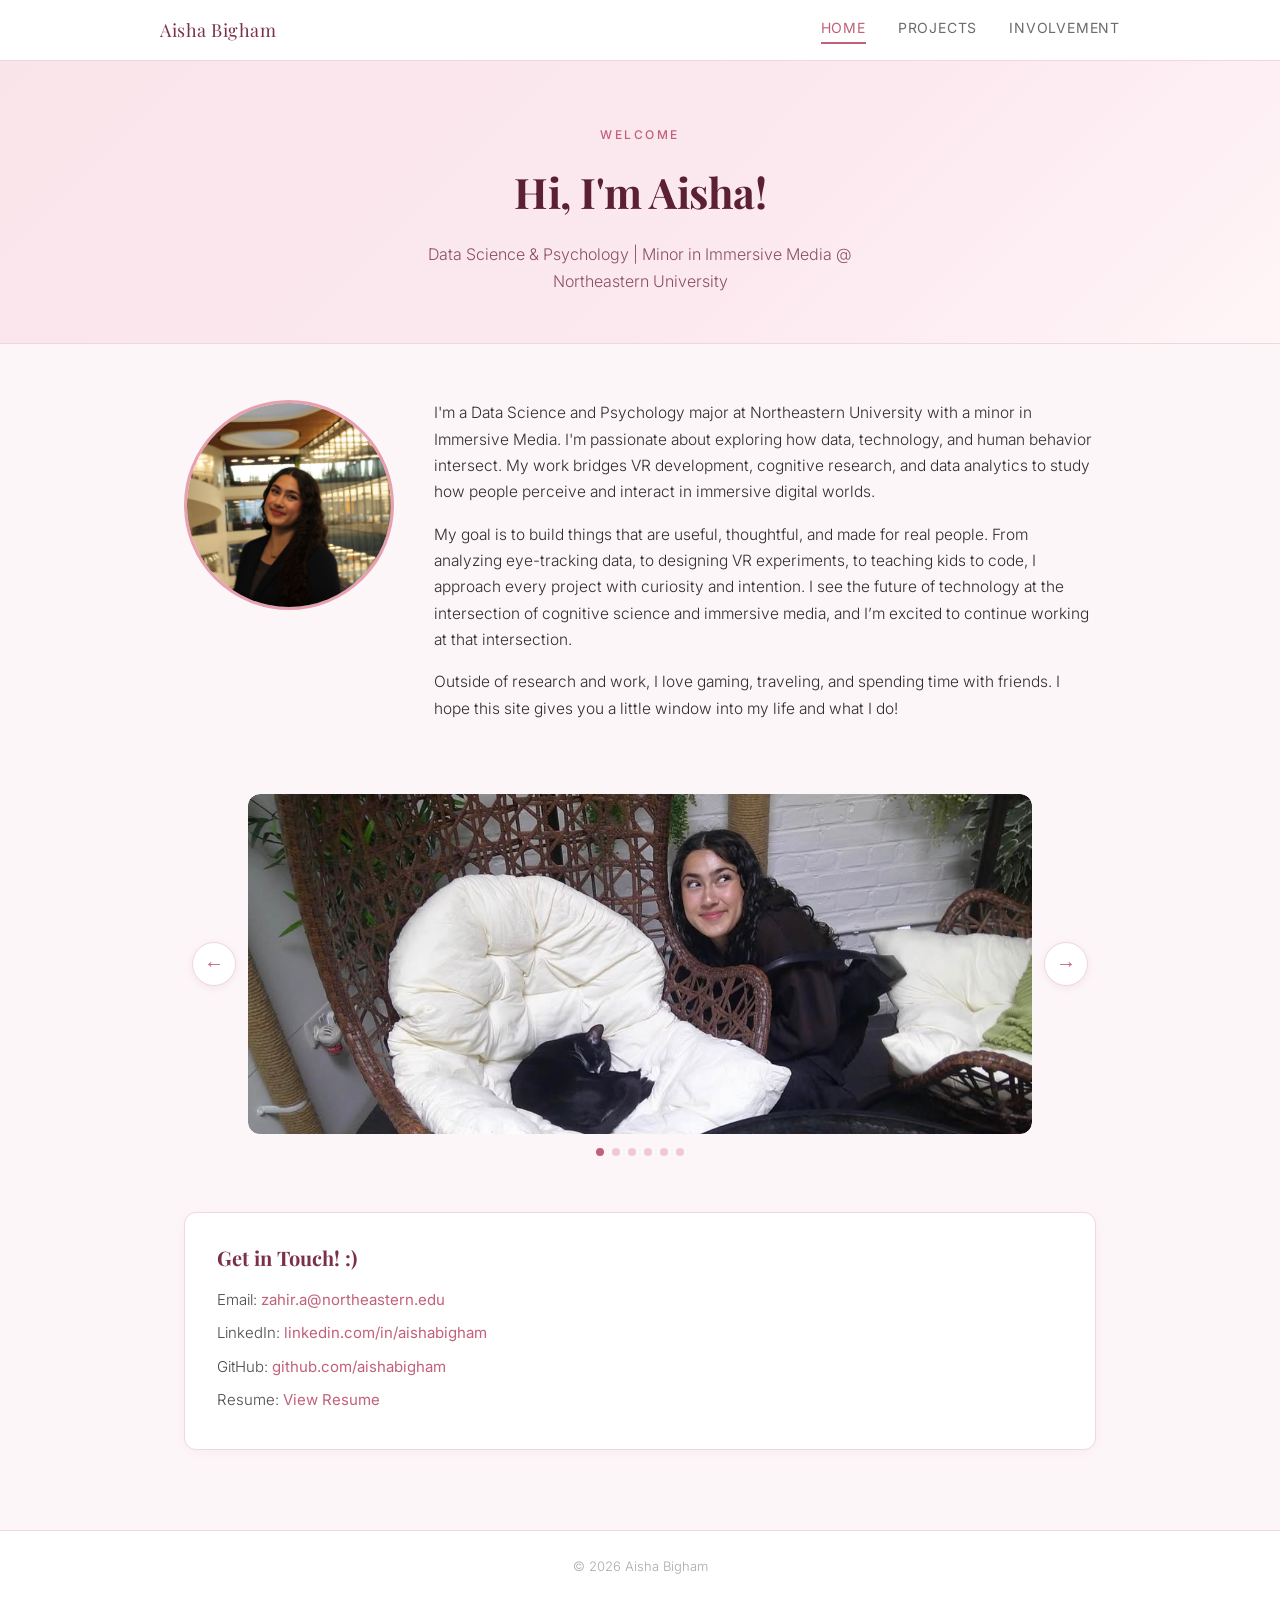
==== commit 9e94a74c: "add Github" ====
--- a/index.html
+++ b/index.html
@@ -96,6 +96,7 @@
             <h3>Get in Touch! :)</h3>
             <p>Email: <a href="mailto:zahir.a@northeastern.edu">zahir.a@northeastern.edu</a></p>
             <p>LinkedIn: <a href="https://linkedin.com/in/aishabigham" target="_blank">linkedin.com/in/aishabigham</a></p>
+            <p>GitHub: <a href="https://github.com/aishabigham" target="_blank">github.com/aishabigham</a></p>
             <p>Resume: <a href="Bigham_Aisha_CO-OP_RESEARCHResume.pdf" target="_blank">View Resume</a></p>
         </section>
     </main>
